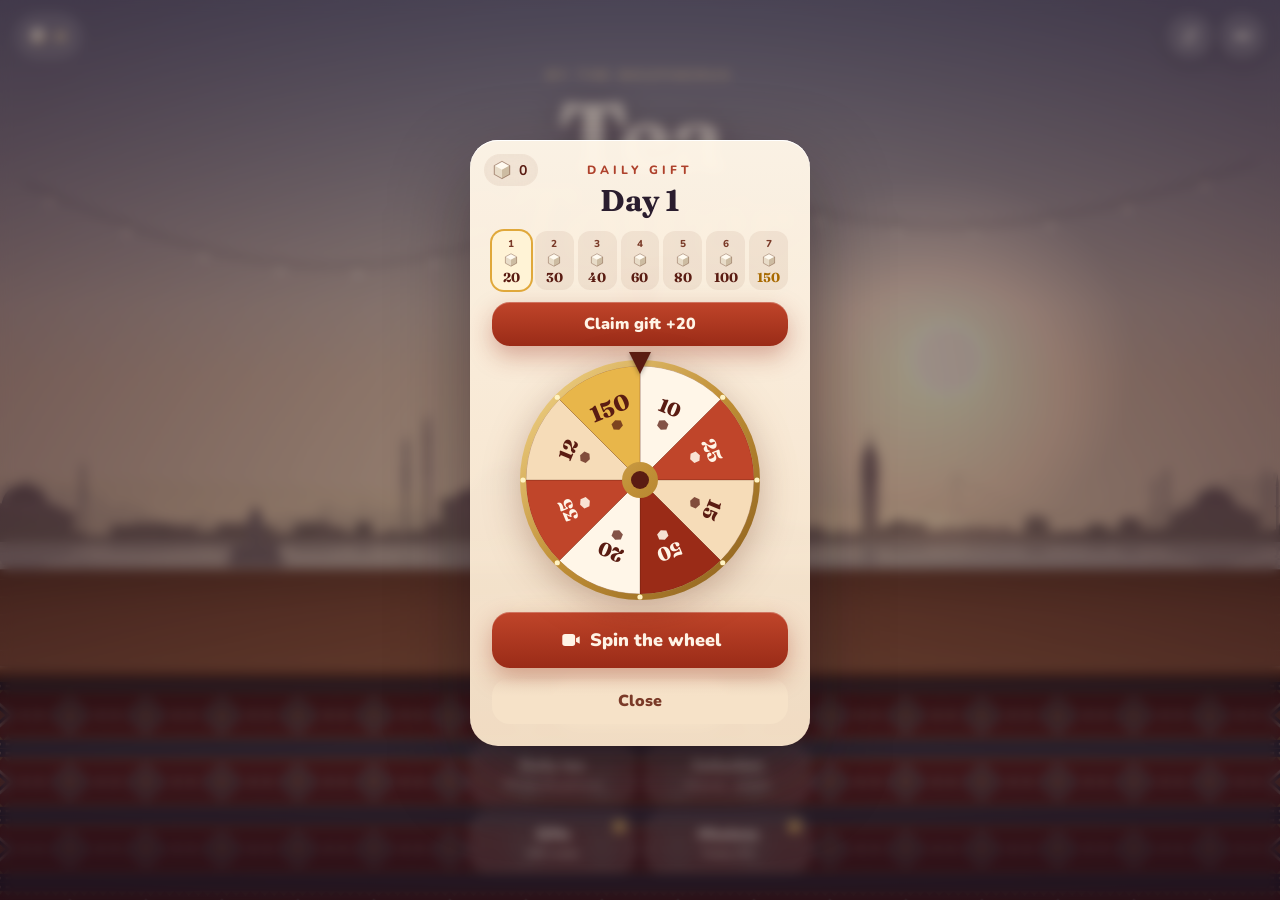
==== platform/crazygames/index.html @ dc000757 "Mobile: offer 'add to home screen' after the second run (PWA only), draw the title at 30 fps and the" ====
<!doctype html>
<html lang="tr">
<head>
<meta charset="utf-8">
<meta name="viewport" content="width=device-width,initial-scale=1,maximum-scale=1,user-scalable=no,viewport-fit=cover">
<title>Tea Tower</title>
<meta name="description" content="Stack tulip-shaped Turkish tea glasses into a tower by the Bosphorus. One tap, perfect drops, endless combos.">
<meta name="theme-color" content="#2a1d2e">
<link rel="preload" href="fonts/fraunces-latin-wght-normal.woff2" as="font" type="font/woff2" crossorigin>
<link rel="stylesheet" href="style.css">
</head>
<body>
<svg width="0" height="0" style="position:absolute" aria-hidden="true">
  <symbol id="i-sugar" viewBox="0 0 24 24"><path d="M12 2.6l8.4 4.6v9.6L12 21.4l-8.4-4.6V7.2z" fill="#e8dcc8"/><path d="M12 2.6l8.4 4.6L12 11.8 3.6 7.2z" fill="#fffaf0"/><path d="M12 11.8l8.4-4.6v9.6L12 21.4z" fill="#cdbca2"/><path d="M12 2.6l8.4 4.6v9.6L12 21.4l-8.4-4.6V7.2z" fill="none" stroke="rgba(90,40,20,.45)" stroke-width="1.1" stroke-linejoin="round"/></symbol>
</svg>
<canvas id="c" aria-label="Çay Kulesi oyun alanı"></canvas>
<div id="toast" class="hidden"></div>

<div id="hud" class="hidden">
  <button id="pauseBtn" class="icon-btn" aria-label="Duraklat">
    <svg viewBox="0 0 24 24"><rect x="6.5" y="5" width="3.6" height="14" rx="1.4"/><rect x="13.9" y="5" width="3.6" height="14" rx="1.4"/></svg>
  </button>
  <div id="scoreBox">
    <div id="score">0</div>
    <div id="combo"></div>
  </div>
  <button class="icon-btn soundBtn" aria-label="Sesi aç/kapat">
    <svg class="on" viewBox="0 0 24 24"><path d="M4 9.5h3.2L12 5.5v13l-4.8-4H4z"/><path class="w" d="M15.5 9a4 4 0 0 1 0 6M18 6.5a7.5 7.5 0 0 1 0 11"/></svg>
    <svg class="off" viewBox="0 0 24 24"><path d="M4 9.5h3.2L12 5.5v13l-4.8-4H4z"/><path class="w" d="M16 9.5l5 5M21 9.5l-5 5"/></svg>
  </button>
</div>

<div id="title" class="screen">
  <div class="top-row">
    <div class="wallet" aria-label="Şeker"><svg><use href="#i-sugar"/></svg><b class="walletN">0</b></div>
    <div class="top-btns">
      <button id="installBtn" class="icon-btn install hidden" aria-label="Ana ekrana ekle">
        <svg viewBox="0 0 24 24"><path class="w" d="M12 4v10M7.5 9.5L12 14l4.5-4.5M5 17v1.5A1.5 1.5 0 0 0 6.5 20h11a1.5 1.5 0 0 0 1.5-1.5V17"/></svg>
      </button>
      <button id="setBtn" class="icon-btn" aria-label="Ayarlar">
        <svg viewBox="0 0 24 24"><path class="w" d="M4 7h9M17.4 7H20M4 17h2.6M11 17h9"/><circle class="w" cx="15.2" cy="7" r="2.2"/><circle class="w" cx="8.8" cy="17" r="2.2"/></svg>
      </button>
      <button class="icon-btn soundBtn" aria-label="Sesi aç/kapat">
        <svg class="on" viewBox="0 0 24 24"><path d="M4 9.5h3.2L12 5.5v13l-4.8-4H4z"/><path class="w" d="M15.5 9a4 4 0 0 1 0 6M18 6.5a7.5 7.5 0 0 1 0 11"/></svg>
        <svg class="off" viewBox="0 0 24 24"><path d="M4 9.5h3.2L12 5.5v13l-4.8-4H4z"/><path class="w" d="M16 9.5l5 5M21 9.5l-5 5"/></svg>
      </button>
    </div>
  </div>
  <div class="logo">
    <div class="eyebrow" id="venueEyebrow">Boğaz'a karşı</div>
    <h1>Çay <em>Kulesi</em></h1>
  </div>
  <div class="bottom">
    <p class="tag">İnce belli bardakları üst üste diz.<br>Tam ortaya denk getir, kule parlasın.</p>
    <div class="best-chip" id="titleBest">En iyi <b>0</b></div>
    <div class="cta"><span class="dot"></span>Başlamak için dokun</div>
    <div class="modes">
      <button id="dailyBtn" class="mode-btn"><b>Günlük çay</b><small id="dailySub"></small></button>
      <button id="cupsBtn" class="mode-btn"><b>Koleksiyon</b><small>Bardak · mekân</small></button>
      <button id="giftBtn" class="mode-btn"><b>Hediye</b><small id="giftSub">Çark ve seri</small></button>
      <button id="achBtn" class="mode-btn"><b>Görevler</b><small id="achSub"></small></button>
    </div>
  </div>
</div>

<div id="tutorial" class="hidden">
  <div class="tut-card">
    <svg class="hand" viewBox="0 0 64 64" aria-hidden="true"><path d="M26 30V12a4 4 0 0 1 8 0v14l10.5 2.2a5 5 0 0 1 4 5.6L46.6 48a8 8 0 0 1-7.9 6.8H30a8 8 0 0 1-6.2-3L14.6 40.3a3.6 3.6 0 0 1 5-5.1L26 40z"/></svg>
    <div><b>Bardak ortaya gelince dokun.</b><br>Tam ortası parlar, kule dengelenir.</div>
  </div>
</div>

<div id="pause" class="screen dim hidden">
  <div class="panel">
    <div class="eyebrow">Mola</div>
    <h2>Çay demleniyor…</h2>
    <button id="resumeBtn" class="btn primary">Devam et</button>
    <button id="setBtnP" class="btn ghost">Ayarlar</button>
    <button id="homeBtn" class="btn ghost tight">Ana ekran</button>
  </div>
</div>

<div id="cups" class="screen dim hidden">
  <div class="panel cups-panel">
    <div class="panel-wallet"><svg><use href="#i-sugar"/></svg><b class="walletN">0</b></div>
    <div class="eyebrow">Koleksiyon</div>
    <h2 id="cupsTitle">Bardaklar</h2>
    <div class="seg tabs" id="cupTabs"><button data-t="cups" aria-pressed="true">Bardaklar</button><button data-t="venues" aria-pressed="false">Mekânlar</button></div>
    <p class="cup-total" id="cupTotal"></p>
    <div class="cup-grid" id="cupGrid"></div>
    <button id="cupsClose" class="btn primary">Kapat</button>
  </div>
</div>

<div id="gift" class="screen dim hidden">
  <div class="panel gift-panel">
    <div class="panel-wallet"><svg><use href="#i-sugar"/></svg><b class="walletN">0</b></div>
    <div class="eyebrow">Günlük hediye</div>
    <h2 id="loginTitle">1. gün</h2>
    <div class="days" id="days"></div>
    <div class="fix hidden" id="fixBox"></div>
    <button id="claimBtn" class="btn primary small">Hediyeyi al</button>
    <div class="wheel-wrap">
      <div class="wheel-pin"></div>
      <canvas id="wheel" width="240" height="240"></canvas>
      <div class="wheel-win hidden" id="wheelWin"></div>
    </div>
    <button id="spinBtn" class="btn primary"><svg class="ad-ico" viewBox="0 0 24 24" aria-hidden="true"><rect x="2.5" y="5.5" width="14" height="13" rx="3"/><path d="M17.5 10.2l4-2.4v8.4l-4-2.4z"/></svg><span id="spinLbl">Çarkı çevir</span></button>
    <button id="giftClose" class="btn ghost">Kapat</button>
  </div>
</div>

<div id="ach" class="screen dim hidden">
  <div class="panel ach-panel">
    <div class="eyebrow">Her gün yenilenir</div>
    <h2>Görevler</h2>
    <div class="ach-list" id="achList"></div>
    <button id="achClose" class="btn primary">Kapat</button>
  </div>
</div>

<div id="set" class="screen dim hidden">
  <div class="panel set-panel">
    <div class="eyebrow">Tercihler</div>
    <h2>Ayarlar</h2>
    <div class="set-list">
      <button class="set-row" data-k="sfx" role="switch" aria-checked="true"><span><b>Ses efektleri</b><small>Bardak, kombo, devrilme</small></span><i class="sw"></i></button>
      <button class="set-row" data-k="amb" role="switch" aria-checked="true"><span><b>Ortam sesi</b><small>Dalga, rüzgâr, kuşlar</small></span><i class="sw"></i></button>
      <button class="set-row" data-k="vib" id="vibRow" role="switch" aria-checked="true"><span><b>Titreşim</b><small>Dokunuşta hafif titreşim</small></span><i class="sw"></i></button>
      <div class="set-gfx">
        <div class="set-lbl"><b>Grafik</b><small id="gfxNote"></small></div>
        <div class="seg" id="gfxSeg"><button data-v="eco">Pil dostu</button><button data-v="auto">Otomatik</button><button data-v="high">Yüksek</button></div>
      </div>
      <button class="set-row" id="tutBtn"><span><b>Öğreticiyi göster</b><small id="tutNote">Bir sonraki elde ipucu</small></span><svg class="chev" viewBox="0 0 24 24"><path d="M9 5l7 7-7 7"/></svg></button>
    </div>
    <button id="setClose" class="btn primary">Kapat</button>
  </div>
</div>

<div id="over" class="screen sheet hidden">
  <div class="panel">
    <button id="installBtnO" class="share-btn inst-o hidden" aria-label="Ana ekrana ekle"><svg viewBox="0 0 24 24"><path d="M12 4v10M7.5 9.5L12 14l4.5-4.5M5 17v1.5A1.5 1.5 0 0 0 6.5 20h11a1.5 1.5 0 0 0 1.5-1.5V17"/></svg></button>
    <button id="shareBtn" class="share-btn" aria-label="Paylaş"><svg viewBox="0 0 24 24"><path d="M12 3v12M7.5 7.5L12 3l4.5 4.5M5 12v7a2 2 0 0 0 2 2h10a2 2 0 0 0 2-2v-7"/></svg></button>
    <div class="ov-a">
      <div class="mode-tag hidden" id="overMode"></div>
      <div class="eyebrow" id="overReason">Kule devrildi</div>
      <div class="final"><span id="finalScore">0</span><small>puan</small></div>
      <div class="record hidden" id="recordBadge">Yeni rekor!</div>
      <div class="stats">
        <div><b id="statBest">0</b><span id="statBestLbl">En iyi</span></div>
        <div><b id="statPerfect">0</b><span>Mükemmel</span></div>
        <div><b id="statCombo">0</b><span>En uzun kombo</span></div>
      </div>
    </div>
    <div class="ov-b">
      <div class="earn" id="earnNote"><svg><use href="#i-sugar"/></svg><b id="earnN">+0</b> <span>şeker</span></div>
      <div class="unlock hidden" id="unlockNote"></div>
      <button id="reviveBtn" class="btn primary hidden"><svg class="ad-ico" viewBox="0 0 24 24" aria-hidden="true"><rect x="2.5" y="5.5" width="14" height="13" rx="3"/><path d="M17.5 10.2l4-2.4v8.4l-4-2.4z"/></svg><span id="reviveLbl">İkinci şans</span></button>
      <div class="revive-note hidden" id="reviveNote"></div>
      <button id="againBtn" class="btn primary">Bir el daha</button>
      <div class="hint" id="overHint">ya da ekrana dokun</div>
    </div>
  </div>
</div>

<script src="https://sdk.crazygames.com/crazygames-sdk-v3.js"></script>
<script src="platform.js"></script>
<script src="game.js"></script>
<script>PF.translateDom(); PF.loaded();</script>
</body>
</html>
---- platform/crazygames/style.css ----
@font-face{font-family:"Fraunces";font-style:normal;font-display:swap;font-weight:100 900;src:url(fonts/fraunces-latin-ext-wght-normal.woff2) format("woff2");unicode-range:U+0100-02BA,U+02BD-02C5,U+02C7-02CC,U+02CE-02D7,U+02DD-02FF,U+0304,U+0308,U+0329,U+1D00-1DBF,U+1E00-1E9F,U+1EF2-1EFF,U+2020,U+20A0-20AB,U+20AD-20C0,U+2113,U+2C60-2C7F,U+A720-A7FF}
@font-face{font-family:"Fraunces";font-style:normal;font-display:swap;font-weight:100 900;src:url(fonts/fraunces-latin-wght-normal.woff2) format("woff2");unicode-range:U+0000-00FF,U+0131,U+0152-0153,U+02BB-02BC,U+02C6,U+02DA,U+02DC,U+0304,U+0308,U+0329,U+2000-206F,U+20AC,U+2122,U+2191,U+2193,U+2212,U+2215,U+FEFF,U+FFFD}
@font-face{font-family:"Nunito";font-style:normal;font-display:swap;font-weight:200 1000;src:url(fonts/nunito-latin-ext-wght-normal.woff2) format("woff2");unicode-range:U+0100-02BA,U+02BD-02C5,U+02C7-02CC,U+02CE-02D7,U+02DD-02FF,U+0304,U+0308,U+0329,U+1D00-1DBF,U+1E00-1E9F,U+1EF2-1EFF,U+2020,U+20A0-20AB,U+20AD-20C0,U+2113,U+2C60-2C7F,U+A720-A7FF}
@font-face{font-family:"Nunito";font-style:normal;font-display:swap;font-weight:200 1000;src:url(fonts/nunito-latin-wght-normal.woff2) format("woff2");unicode-range:U+0000-00FF,U+0131,U+0152-0153,U+02BB-02BC,U+02C6,U+02DA,U+02DC,U+0304,U+0308,U+0329,U+2000-206F,U+20AC,U+2122,U+2191,U+2193,U+2212,U+2215,U+FEFF,U+FFFD}

:root{
  --cream:#fbf1e2; --ink:#2a1d2e; --tea:#a8321c; --amber:#e08a3c; --gold:#d8b25a;
  --glass:rgba(255,248,236,.14); --line:rgba(255,248,236,.28);
  --sat:env(safe-area-inset-top,0px); --sab:env(safe-area-inset-bottom,0px);
  --sal:env(safe-area-inset-left,0px); --sar:env(safe-area-inset-right,0px);
}
*{box-sizing:border-box;margin:0;padding:0;-webkit-tap-highlight-color:transparent}
html,body{height:100%;overflow:hidden;background:#2a1d2e;color:var(--cream);font-family:"Nunito",system-ui,sans-serif;
  -webkit-user-select:none;user-select:none;-webkit-touch-callout:none;overscroll-behavior:none}
canvas{position:fixed;inset:0;width:100%;height:100%;display:block;touch-action:none}
.hidden{display:none!important}
button{font:inherit;color:inherit;border:0;background:none;cursor:pointer;touch-action:manipulation}

.icon-btn{width:44px;height:44px;border-radius:50%;display:grid;place-items:center;
  background:var(--glass);border:1px solid var(--line);backdrop-filter:blur(10px);-webkit-backdrop-filter:blur(10px);
  box-shadow:0 6px 18px rgba(20,10,20,.18);transition:transform .15s ease,background .2s}
.icon-btn:active{transform:scale(.9)}
.icon-btn svg{width:22px;height:22px;fill:var(--cream)}
.icon-btn .w{fill:none;stroke:var(--cream);stroke-width:2;stroke-linecap:round}
.soundBtn .off{display:none} body.muted .soundBtn .on{display:none} body.muted .soundBtn .off{display:block}

#hud{position:fixed;left:0;right:0;top:0;padding:calc(var(--sat) + 14px) calc(var(--sar) + 16px) 0 calc(var(--sal) + 16px);
  display:flex;justify-content:space-between;align-items:flex-start;pointer-events:none;z-index:5}
#hud .icon-btn{pointer-events:auto}
#scoreBox{text-align:center;margin-top:6px}
#score{font-family:"Fraunces",Georgia,serif;font-weight:700;font-size:64px;line-height:1;letter-spacing:-.02em;
  font-variation-settings:"opsz" 144;text-shadow:0 4px 24px rgba(30,12,24,.35);transition:transform .18s cubic-bezier(.2,1.6,.4,1)}
#score.bump{transform:scale(1.18)}
#combo{height:22px;margin-top:4px;font-weight:800;font-size:14px;letter-spacing:.14em;text-transform:uppercase;color:#ffe2a8;
  opacity:0;transform:translateY(-4px);transition:opacity .25s,transform .25s}
#combo.show{opacity:1;transform:none}

.screen{position:fixed;inset:0;z-index:10;display:flex;flex-direction:column;justify-content:space-between;
  padding:calc(var(--sat) + 14px) calc(var(--sar) + 16px) calc(var(--sab) + 28px) calc(var(--sal) + 16px)}
.screen.dim{justify-content:center;align-items:center;background:rgba(28,16,28,.42);backdrop-filter:blur(6px);-webkit-backdrop-filter:blur(6px);
  animation:fade .3s ease both}
@keyframes fade{from{opacity:0}to{opacity:1}}
.top-row{display:flex;justify-content:space-between}

#title{justify-content:flex-start;background:linear-gradient(180deg,rgba(34,14,30,.34) 0%,rgba(34,14,30,0) 34%,rgba(34,14,30,0) 68%,rgba(30,10,20,.72) 100%);cursor:pointer}
#title .bottom{margin-top:auto}
.logo{text-align:center;margin-top:1vh;animation:rise .9s cubic-bezier(.2,.9,.2,1) both}
.eyebrow{font-weight:800;font-size:12px;letter-spacing:.32em;text-transform:uppercase;color:#ffe2a8;opacity:.92}
.logo h1{font-family:"Fraunces",Georgia,serif;font-weight:800;font-size:clamp(54px,17vw,96px);line-height:.9;letter-spacing:-.035em;
  margin:10px 0 0;text-shadow:0 6px 30px rgba(40,10,20,.45)}
.logo h1 em{display:block;font-style:italic;font-weight:500;color:#ffd79a;letter-spacing:-.02em}
.tag{text-align:center;font-size:15px;margin-bottom:4px;line-height:1.45;font-weight:600;opacity:.9;text-shadow:0 2px 12px rgba(30,12,24,.4)}
.bottom{display:flex;flex-direction:column;align-items:center;gap:14px;animation:rise 1s .15s cubic-bezier(.2,.9,.2,1) both}
.best-chip{font-size:14px;font-weight:700;padding:7px 14px;border-radius:99px;background:var(--glass);border:1px solid var(--line);
  backdrop-filter:blur(10px);-webkit-backdrop-filter:blur(10px)}
.best-chip b{font-family:"Fraunces",serif;font-size:16px;margin-left:4px;color:#ffd79a}
.cta{display:flex;align-items:center;gap:10px;font-weight:800;font-size:18px;padding:16px 28px;border-radius:99px;
  background:linear-gradient(180deg,#fff6e8,#f6dcb8);color:#5a1c12;box-shadow:0 14px 34px rgba(60,16,10,.35),inset 0 -3px 0 rgba(160,80,40,.25);
  animation:breathe 2.2s ease-in-out infinite}
.cta .dot{width:10px;height:10px;border-radius:50%;background:var(--tea);box-shadow:0 0 0 0 rgba(168,50,28,.6);animation:ping 2.2s ease-out infinite}
@keyframes breathe{0%,100%{transform:scale(1)}50%{transform:scale(1.045)}}
@keyframes ping{0%{box-shadow:0 0 0 0 rgba(168,50,28,.55)}70%,100%{box-shadow:0 0 0 12px rgba(168,50,28,0)}}
@keyframes rise{from{opacity:0;transform:translateY(18px)}to{opacity:1;transform:none}}

#tutorial{position:fixed;left:0;right:0;bottom:calc(var(--sab) + 26px);display:flex;justify-content:center;z-index:6;pointer-events:none;
  padding:0 16px;animation:rise .5s ease both}
.tut-card{display:flex;gap:12px;align-items:center;max-width:360px;padding:12px 16px;border-radius:18px;font-size:14px;line-height:1.35;
  background:rgba(34,20,34,.55);border:1px solid var(--line);backdrop-filter:blur(12px);-webkit-backdrop-filter:blur(12px)}
.tut-card b{font-size:15px}
.hand{width:38px;height:38px;flex:none;fill:#fff3df;animation:tap 1.1s ease-in-out infinite;transform-origin:50% 80%}
@keyframes tap{0%,100%{transform:translateY(0) scale(1)}45%{transform:translateY(5px) scale(.92)}}

.panel{width:min(340px,100%);text-align:center;padding:28px 22px 22px;border-radius:28px;
  background:linear-gradient(180deg,rgba(255,246,232,.97),rgba(246,226,200,.97));color:var(--ink);
  box-shadow:0 30px 80px rgba(20,8,16,.45),inset 0 1px 0 #fff;animation:pop .45s cubic-bezier(.2,1.4,.4,1) both}
@keyframes pop{from{opacity:0;transform:translateY(24px) scale(.92)}to{opacity:1;transform:none}}
.panel .eyebrow{color:#a8321c}
.panel h2{font-family:"Fraunces",serif;font-size:30px;font-weight:700;margin:8px 0 20px;letter-spacing:-.01em}
.final{margin:6px 0 16px}
.final span{display:block;font-family:"Fraunces",serif;font-weight:800;font-size:92px;line-height:1;letter-spacing:-.04em;color:#5a1c12}
.final small{font-weight:700;font-size:13px;letter-spacing:.08em;text-transform:uppercase;opacity:.55}
.record{display:inline-block;margin-top:12px;padding:6px 14px;border-radius:99px;font-weight:900;font-size:13px;letter-spacing:.16em;text-transform:uppercase;
  color:#5a3a00;background:linear-gradient(90deg,#f4c95d,#ffe9a8,#f4c95d);background-size:200% 100%;animation:shine 1.6s linear infinite,pop .5s .2s both;
  box-shadow:0 6px 18px rgba(200,140,30,.4)}
@keyframes shine{to{background-position:-200% 0}}
.stats{display:flex;justify-content:space-between;gap:6px;margin:0 0 20px;padding:14px 6px;border-radius:18px;background:rgba(120,60,30,.07)}
.stats div{flex:1;display:flex;flex-direction:column;gap:2px}
.stats b{font-family:"Fraunces",serif;font-size:24px;color:#5a1c12}
.stats span{font-size:11px;font-weight:700;opacity:.6}
.btn{display:block;width:100%;padding:16px;border-radius:18px;font-weight:900;font-size:18px;transition:transform .12s}
.btn:active{transform:scale(.97)}
.btn.primary{background:linear-gradient(180deg,#c0452a,#9a2b17);color:#fff4e6;box-shadow:0 10px 24px rgba(150,40,20,.35),inset 0 1px 0 rgba(255,255,255,.25)}
.btn.ghost{margin-top:10px;color:#7a3a28;font-size:16px;padding:12px}
.hint{margin-top:12px;font-size:13px;font-weight:700;opacity:.45}
@media (min-height:900px){#score{font-size:76px}}

#over.sheet{justify-content:flex-end;align-items:center;background:linear-gradient(180deg,rgba(28,14,26,0) 35%,rgba(28,14,26,.55) 100%);animation:fade .4s ease both}
#over .panel{padding:20px 20px 18px}
#over .final{margin:2px 0 6px}
#over .final span{font-size:76px}
#over .record{margin:0 0 12px}
#over .stats{margin:10px 0 14px}

.modes{display:flex;gap:10px;width:min(340px,100%)}
.mode-btn{flex:1;display:flex;flex-direction:column;align-items:center;gap:2px;padding:10px 8px;border-radius:18px;position:relative;
  background:var(--glass);border:1px solid var(--line);backdrop-filter:blur(10px);-webkit-backdrop-filter:blur(10px);transition:transform .12s}
.mode-btn:active{transform:scale(.96)}
.mode-btn b{font-weight:900;font-size:15px}
.mode-btn small{font-size:11.5px;font-weight:700;opacity:.75;line-height:1.3;min-height:15px}
.mode-btn.dot::after{content:"";position:absolute;top:8px;right:10px;width:9px;height:9px;border-radius:50%;background:#ffcf6a;box-shadow:0 0 0 3px rgba(255,207,106,.3)}

.cups-panel{max-height:calc(100% - 8px);overflow:auto}
.cups-panel h2{margin-bottom:4px}
.cup-total{font-size:13px;font-weight:700;opacity:.6;margin-bottom:14px}
.cup-grid{display:grid;grid-template-columns:repeat(3,1fr);gap:8px;margin-bottom:16px}
.cup{display:flex;flex-direction:column;align-items:center;gap:2px;padding:8px 4px 8px;border-radius:16px;background:linear-gradient(180deg,#5a3a4a,#3a2232);
  border:2px solid transparent;color:var(--cream);transition:transform .12s}
.cup:active{transform:scale(.95)}
.cup canvas{position:static;inset:auto;width:48px;height:78px;touch-action:auto}
.cup b{font-size:13px;font-weight:900}
.cup span{font-size:11px;font-weight:700;opacity:.75;min-height:14px}
.cup.on{border-color:#f4c95d;box-shadow:0 0 0 3px rgba(244,201,93,.25)}
.cup.locked{cursor:default}
.cup.locked canvas{filter:grayscale(1) brightness(.45)}
.cup.locked b{opacity:.55}

.mode-tag{display:inline-block;margin-bottom:8px;padding:4px 12px;border-radius:99px;font-size:12px;font-weight:800;color:#7a3a28;background:rgba(168,50,28,.1)}
.unlock{margin:-4px 0 12px;font-size:13px;font-weight:800;color:#7a3a28;opacity:.8}
.unlock.new{opacity:1;color:#8a5a00;padding:7px 10px;border-radius:12px;background:linear-gradient(90deg,#f4c95d,#ffe9a8,#f4c95d);background-size:200% 100%;animation:shine 1.6s linear infinite}
#reviveBtn{display:flex;align-items:center;justify-content:center;gap:8px;margin-bottom:10px}
#reviveBtn:disabled{opacity:.6}
.ad-ico{width:22px;height:22px;fill:#fff4e6;display:none}
.pf-ads .ad-ico{display:block}
.revive-note{margin:-2px 0 10px;font-size:13px;font-weight:700;color:#7a3a28}
@media (max-height:880px){#title .tag{display:none}}

/* şeker cüzdanı */
.wallet,.panel-wallet{display:flex;align-items:center;gap:6px;height:44px;padding:0 14px 0 10px;border-radius:99px;font-weight:900;font-size:16px;
  background:var(--glass);border:1px solid var(--line);backdrop-filter:blur(10px);-webkit-backdrop-filter:blur(10px)}
.wallet svg,.panel-wallet svg,.earn svg{width:22px;height:22px}
.wallet b{font-family:"Fraunces",serif;color:#ffe2a8}
.wallet.gain{animation:pop .4s cubic-bezier(.2,1.6,.4,1)}
.panel-wallet{position:absolute;top:14px;left:14px;height:32px;padding:0 10px 0 6px;font-size:14px;background:rgba(120,60,30,.08);border-color:transparent;color:#5a1c12}
.panel{position:relative}
.modes{flex-wrap:wrap}
.modes .mode-btn{flex:1 1 calc(50% - 5px)}
.earn{display:flex;align-items:center;justify-content:center;gap:5px;margin:-4px 0 10px;font-size:15px;font-weight:800;color:#7a3a28}
.earn b{font-family:"Fraunces",serif;font-size:20px;color:#5a1c12}
.share-btn{position:absolute;top:8px;right:8px;width:44px;height:44px;border-radius:50%;display:grid;place-items:center;background:rgba(120,60,30,.08)}
.share-btn svg{width:20px;height:20px;fill:none;stroke:#7a3a28;stroke-width:2;stroke-linecap:round;stroke-linejoin:round}
.share-btn:active{transform:scale(.9)}
.btn.second{background:rgba(120,60,30,.1);color:#7a3a28;box-shadow:none;font-size:16px;padding:13px}
.btn.small{padding:11px;font-size:16px}
.btn:disabled{opacity:.5;cursor:default}
.shake{animation:shake .4s}
@keyframes shake{20%,60%{transform:translateX(-6px)}40%,80%{transform:translateX(6px)}}

/* hediye: seri + çark */
.gift-panel{max-height:calc(100% - 8px);overflow:auto;padding-top:22px}
.gift-panel h2{margin:4px 0 12px}
.days{display:grid;grid-template-columns:repeat(7,1fr);gap:4px;margin-bottom:12px}
.day{display:flex;flex-direction:column;align-items:center;gap:1px;padding:6px 0 5px;border-radius:12px;background:rgba(120,60,30,.08);font-size:10px;font-weight:800;color:#7a3a28}
.day svg{width:16px;height:16px}
.day b{font-family:"Fraunces",serif;font-size:13px;color:#5a1c12}
.day.done{background:linear-gradient(180deg,#c0452a,#9a2b17);color:#fff4e6}
.day.done b{color:#fff4e6}
.day.today{box-shadow:0 0 0 2px #e0a83a;background:#fff3d6}
.day.big b{color:#a86a00}
.wheel-wrap{position:relative;width:240px;height:240px;margin:14px auto 12px}
#wheel{position:static;inset:auto;width:240px;height:240px;touch-action:auto;filter:drop-shadow(0 10px 18px rgba(90,30,10,.3))}
.wheel-pin{position:absolute;left:50%;top:-8px;width:0;height:0;margin-left:-11px;border:11px solid transparent;border-top:22px solid #5a1c12;border-bottom:0;z-index:2;filter:drop-shadow(0 2px 2px rgba(0,0,0,.3))}
.wheel-win{position:absolute;inset:0;display:grid;place-items:center;pointer-events:none}
.wheel-win span{padding:10px 18px;border-radius:99px;background:#fff6e8;font-family:"Fraunces",serif;font-weight:800;font-size:26px;color:#5a1c12;
  box-shadow:0 10px 30px rgba(60,16,10,.35);animation:pop .45s cubic-bezier(.2,1.6,.4,1) both}
#spinBtn{display:flex;align-items:center;justify-content:center;gap:8px}

/* başarımlar */
.ach-panel{max-height:calc(100% - 8px);display:flex;flex-direction:column}
.ach-panel h2{margin-bottom:12px}
.ach-list{overflow:auto;margin:0 -6px 14px;padding:0 6px;text-align:left;display:flex;flex-direction:column;gap:6px}
.ach{display:grid;grid-template-columns:1fr auto;gap:2px 10px;align-items:center;padding:9px 12px;border-radius:14px;background:rgba(120,60,30,.07)}
.ach b{font-size:14px;font-weight:900}
.ach small{grid-column:1;font-size:12px;font-weight:700;opacity:.65}
.ach .rw{grid-row:1/3;grid-column:2;display:flex;align-items:center;gap:3px;font-weight:900;font-size:14px;color:#7a3a28}
.ach .rw svg{width:16px;height:16px}
.ach .bar{grid-column:1;height:5px;border-radius:9px;background:rgba(120,60,30,.12);overflow:hidden;margin-top:3px}
.ach .bar i{display:block;height:100%;background:linear-gradient(90deg,#e08a3c,#c0452a);border-radius:9px}
.ach.done{background:linear-gradient(90deg,rgba(244,201,93,.35),rgba(255,233,168,.25))}
.ach.done .rw{color:#8a5a00}

/* bildirim */
#toast{position:fixed;left:50%;top:calc(var(--sat) + 66px);z-index:30;transform:translateX(-50%);display:flex;align-items:center;gap:8px;
  padding:10px 16px;border-radius:99px;background:rgba(255,246,232,.97);color:#5a1c12;font-weight:800;font-size:14px;white-space:nowrap;
  box-shadow:0 12px 30px rgba(30,10,20,.35);animation:toast 2.4s ease both;pointer-events:none}
#toast svg{width:18px;height:18px}
#toast em{font-style:normal;color:#a8321c}
@keyframes toast{0%{opacity:0;transform:translate(-50%,-14px)}12%,82%{opacity:1;transform:translate(-50%,0)}100%{opacity:0;transform:translate(-50%,-8px)}}
.cup .price{display:flex;align-items:center;gap:3px;justify-content:center}
.cup .price svg{width:13px;height:13px}
.cup.buy{background:linear-gradient(180deg,#6a4a3a,#4a2e24)}
.ach-list{scrollbar-width:thin;scrollbar-color:rgba(120,60,30,.3) transparent}
.ach-list::-webkit-scrollbar{width:4px}.ach-list::-webkit-scrollbar-thumb{background:rgba(120,60,30,.3);border-radius:4px}
.pf-ads .share-btn{display:none}
.list-head{font-size:11px;font-weight:900;letter-spacing:.16em;text-transform:uppercase;color:#a8321c;margin:6px 2px 0}
.list-head:first-child{margin-top:0}
@media (max-height:760px){.modes{flex-wrap:nowrap;gap:6px}.modes .mode-btn{flex:1 1 0;padding:8px 4px;border-radius:14px}.mode-btn b{font-size:13px}.mode-btn small{font-size:10px}#title .bottom{gap:10px}.mode-btn.dot::after{top:4px;right:4px;width:7px;height:7px}}

/* ayarlar */
.top-btns{display:flex;gap:8px}
.btn.ghost.tight{margin-top:0}
.set-panel{max-height:calc(100% - 8px);overflow:auto}
.set-panel h2{margin-bottom:14px}
.set-list{display:flex;flex-direction:column;gap:6px;margin-bottom:16px;text-align:left}
.set-row{display:flex;align-items:center;justify-content:space-between;gap:12px;width:100%;min-height:56px;padding:10px 14px;border-radius:16px;background:rgba(120,60,30,.07);text-align:left;color:var(--ink);transition:transform .12s}
.set-row:active{transform:scale(.98)}
.set-row b,.set-lbl b{display:block;font-size:15px;font-weight:900}
.set-row small,.set-lbl small{display:block;font-size:12px;font-weight:700;opacity:.6;margin-top:1px}
.sw{flex:none;width:46px;height:28px;border-radius:99px;background:rgba(120,60,30,.22);position:relative;transition:background .2s}
.sw::after{content:"";position:absolute;top:3px;left:3px;width:22px;height:22px;border-radius:50%;background:#fff;box-shadow:0 2px 6px rgba(60,20,10,.3);transition:transform .22s cubic-bezier(.3,1.4,.5,1)}
.set-row[aria-checked="true"] .sw{background:linear-gradient(180deg,#c0452a,#9a2b17)}
.set-row[aria-checked="true"] .sw::after{transform:translateX(18px)}
.set-gfx{padding:11px 14px 12px;border-radius:16px;background:rgba(120,60,30,.07)}
.seg{display:flex;gap:4px;margin-top:9px;padding:3px;border-radius:12px;background:rgba(120,60,30,.1)}
.seg button{flex:1;min-height:44px;padding:6px 4px;border-radius:9px;font-size:13px;font-weight:800;color:#7a3a28;transition:background .2s}
.seg button[aria-pressed="true"]{background:#fff6e8;color:#5a1c12;box-shadow:0 2px 8px rgba(90,30,10,.18)}
.chev{width:18px;height:18px;flex:none;fill:none;stroke:#7a3a28;stroke-width:2.4;stroke-linecap:round;stroke-linejoin:round}
@media (max-height:640px){.set-panel{padding:18px 18px 16px}.set-panel h2{margin:4px 0 10px;font-size:26px}.set-row{min-height:48px;padding:7px 12px}.set-gfx{padding:8px 12px 9px}.set-list{gap:5px;margin-bottom:12px}}

/* koleksiyon sekmeleri + mekânlar */
.seg.tabs{margin:0 0 10px;position:relative}
.seg.tabs.dot-v button[data-t="venues"]::after{content:"";display:inline-block;width:7px;height:7px;margin-left:6px;border-radius:50%;background:#e0a83a;vertical-align:2px}
.venue-grid{display:grid;grid-template-columns:repeat(2,1fr);gap:8px;margin-bottom:16px}
.venue{display:flex;flex-direction:column;align-items:stretch;gap:2px;padding:5px 5px 8px;border-radius:16px;background:linear-gradient(180deg,#5a3a4a,#3a2232);
  border:2px solid transparent;color:var(--cream);transition:transform .12s;text-align:center}
.venue:active{transform:scale(.96)}
.venue .vthumb{position:static;inset:auto;width:100%;height:auto;aspect-ratio:150/88;border-radius:11px;touch-action:auto;margin-bottom:4px}
.venue b{font-size:14px;font-weight:900}
.venue span{font-size:11px;font-weight:700;opacity:.8;min-height:14px}
.venue .price{display:flex;align-items:center;gap:3px;justify-content:center}
.venue .price svg{width:13px;height:13px}
.venue .price i{font-style:normal;opacity:.7}
.venue.on{border-color:#f4c95d;box-shadow:0 0 0 3px rgba(244,201,93,.25)}
.venue.locked{cursor:default}
.venue.locked .vthumb{filter:grayscale(.85) brightness(.55)}
.venue.locked b{opacity:.6}
.venue.buy{background:linear-gradient(180deg,#6a4a3a,#4a2e24)}
@media (max-height:760px){.mode-btn small{white-space:nowrap;overflow:hidden;text-overflow:ellipsis;max-width:100%}}

/* oyun sonu iki blok: dikeyde tek sütun, yatayda yan yana */
.ov-a,.ov-b{display:contents}
/* yatay telefon: başlık ve oyun sonu kısa ekrana sığsın */
@media (orientation:landscape) and (max-height:520px){
  .screen{padding-top:calc(var(--sat) + 10px);padding-bottom:calc(var(--sab) + 12px)}
  .logo{margin-top:-6px}
  .logo h1{font-size:clamp(40px,13vh,64px)}
  .logo h1 em{display:inline;margin-left:.2em}
  #title .tag,#title .best-chip{display:none}
  #title .bottom{flex-direction:row;flex-wrap:wrap;justify-content:center;gap:10px}
  .cta{padding:12px 22px;font-size:16px}
  .modes{flex-wrap:nowrap;width:auto;gap:6px}
  .modes .mode-btn{flex:0 0 auto;min-width:86px;padding:7px 10px;border-radius:14px}
  .mode-btn b{font-size:13px}.mode-btn small{font-size:10px}
  #over.sheet{justify-content:center}
  #over .panel{width:min(620px,100%);display:flex;gap:18px;align-items:center;padding:14px 18px;max-height:100%;overflow:auto}
  .ov-a,.ov-b{display:block;flex:1;min-width:0}
  #over .final span{font-size:60px}
  #over .stats{margin:8px 0 0;padding:10px 4px}
  .panel{padding:18px 18px 14px}
  .panel h2{margin:4px 0 12px;font-size:26px}
  .cups-panel,.gift-panel,.set-panel,.ach-panel{width:min(520px,100%)}
  #toast{top:calc(var(--sat) + 8px)}
}

/* rekora az kaldı rozeti, kilit ilerleme çubuğu */
.record.near{color:#a8321c;background:rgba(168,50,28,.1);box-shadow:none;animation:pop .5s .2s both}
.unlock .ubar{height:6px;max-width:240px;margin:6px auto 0;border-radius:9px;background:rgba(120,60,30,.14);overflow:hidden}
.unlock .ubar i{display:block;height:100%;width:0;border-radius:9px;background:linear-gradient(90deg,#e08a3c,#c0452a);transition:width 1s .45s cubic-bezier(.2,.8,.2,1)}
.unlock.new .ubar{display:none}
/* seri koruma */
.fix{display:flex;flex-direction:column;gap:6px;margin-bottom:10px}
.fix-btn{display:flex;align-items:center;justify-content:space-between;gap:10px;min-height:52px;padding:8px 14px;border-radius:16px;text-align:left;
  background:linear-gradient(90deg,rgba(244,201,93,.4),rgba(255,233,168,.3));color:var(--ink);box-shadow:inset 0 0 0 1.5px rgba(224,168,58,.7);transition:transform .12s}
.fix-btn:active{transform:scale(.98)}
.fix-btn b{display:block;font-size:14px;font-weight:900}
.fix-btn small{display:block;font-size:12px;font-weight:700;opacity:.65}
.fix-btn .price{display:flex;align-items:center;gap:3px;font-style:normal;font-weight:900;font-size:15px;color:#7a3a28}
.fix-btn .price svg{width:16px;height:16px}
/* uzun panellerde kapat butonu hep görünsün */
.cups-panel #cupsClose,.gift-panel #giftClose{position:sticky;bottom:0;z-index:1}
.gift-panel #giftClose{background:linear-gradient(180deg,rgba(248,232,210,0),#f6e2c8 40%)}
/* ana ekrana ekle: dikkat çeksin ama bağırmasın */
.share-btn.inst-o{right:auto;left:8px;background:rgba(224,168,58,.22)}
.icon-btn.install{background:rgba(255,215,140,.28);border-color:rgba(255,226,168,.6);animation:pop .45s cubic-bezier(.2,1.6,.4,1) both}
@media (min-aspect-ratio:3/5){#title .tag{display:none}}
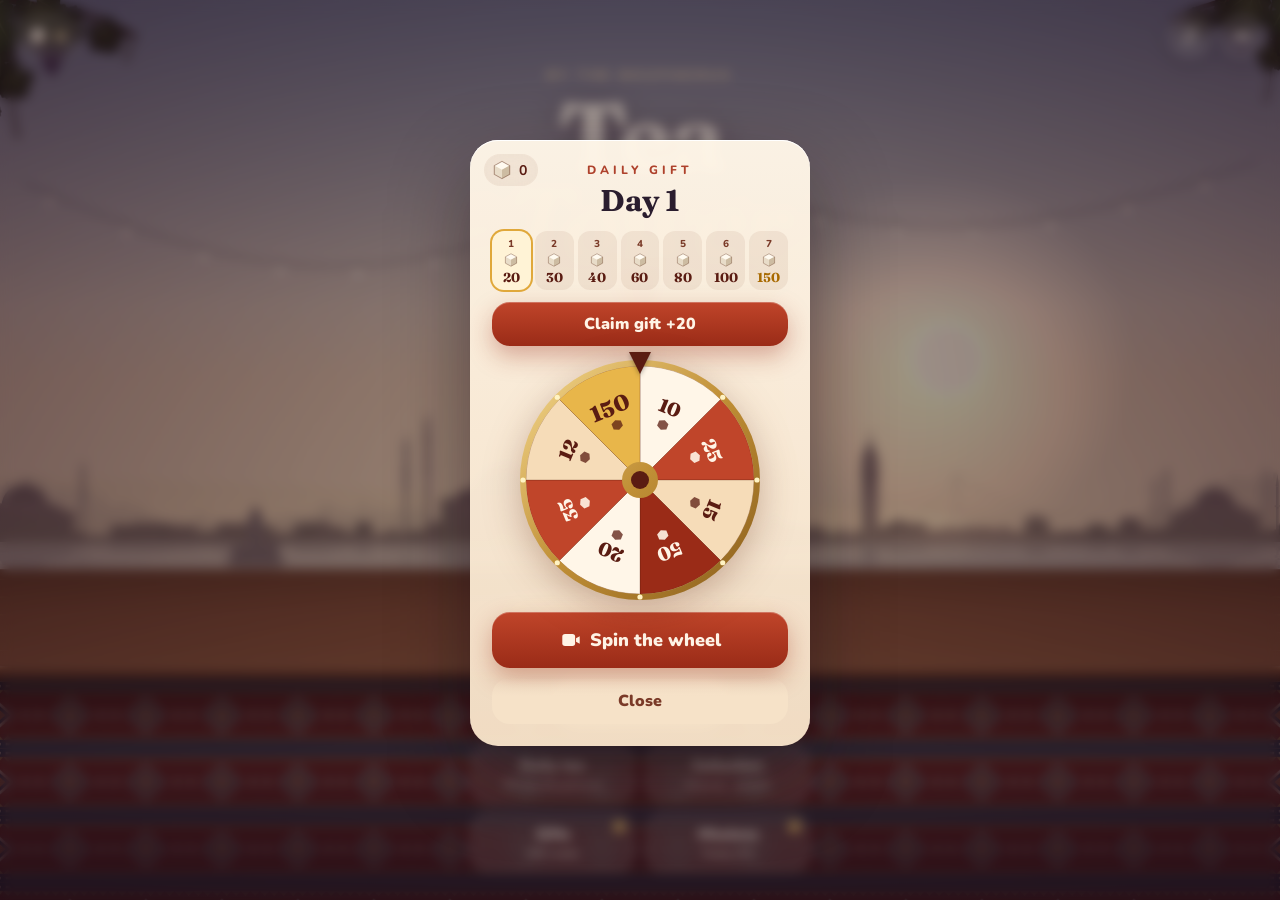
==== commit 4b299867: "Challenge a friend: classic runs are seeded, the share link carries the seed and the score, opening " ====
--- a/platform/crazygames/index.html
+++ b/platform/crazygames/index.html
@@ -23,6 +23,7 @@
   <div id="scoreBox">
     <div id="score">0</div>
     <div id="combo"></div>
+    <div id="target" class="hidden"></div>
   </div>
   <button class="icon-btn soundBtn" aria-label="Sesi aç/kapat">
     <svg class="on" viewBox="0 0 24 24"><path d="M4 9.5h3.2L12 5.5v13l-4.8-4H4z"/><path class="w" d="M15.5 9a4 4 0 0 1 0 6M18 6.5a7.5 7.5 0 0 1 0 11"/></svg>
@@ -53,7 +54,8 @@
   <div class="bottom">
     <p class="tag">İnce belli bardakları üst üste diz.<br>Tam ortaya denk getir, kule parlasın.</p>
     <div class="best-chip" id="titleBest">En iyi <b>0</b></div>
-    <div class="cta"><span class="dot"></span>Başlamak için dokun</div>
+    <div class="best-chip ch-chip hidden" id="chChip"><span>Arkadaşın</span> <b id="chTarget">0</b> <span>puan yaptı</span><button id="chX" aria-label="Meydan okumayı kapat">×</button></div>
+    <div class="cta"><span class="dot"></span><span id="ctaTxt">Başlamak için dokun</span></div>
     <div class="modes">
       <button id="dailyBtn" class="mode-btn"><b>Günlük çay</b><small id="dailySub"></small></button>
       <button id="cupsBtn" class="mode-btn"><b>Koleksiyon</b><small>Bardak · mekân</small></button>
@@ -158,6 +160,7 @@
       <button id="reviveBtn" class="btn primary hidden"><svg class="ad-ico" viewBox="0 0 24 24" aria-hidden="true"><rect x="2.5" y="5.5" width="14" height="13" rx="3"/><path d="M17.5 10.2l4-2.4v8.4l-4-2.4z"/></svg><span id="reviveLbl">İkinci şans</span></button>
       <div class="revive-note hidden" id="reviveNote"></div>
       <button id="againBtn" class="btn primary">Bir el daha</button>
+      <button id="chBtn" class="btn ghost tight ch-btn hidden"><svg viewBox="0 0 24 24" aria-hidden="true"><path d="M4 4l11 11M20 4L9 15M12.5 17.5l5-5M6.5 12.5l5 5M16 16l3.5 3.5M8 16l-3.5 3.5"/></svg><span id="chLbl">Arkadaşına meydan oku</span></button>
       <div class="hint" id="overHint">ya da ekrana dokun</div>
     </div>
   </div>
--- a/platform/crazygames/style.css
+++ b/platform/crazygames/style.css
@@ -292,3 +292,11 @@
 .share-btn.inst-o{right:auto;left:8px;background:rgba(224,168,58,.22)}
 .icon-btn.install{background:rgba(255,215,140,.28);border-color:rgba(255,226,168,.6);animation:pop .45s cubic-bezier(.2,1.6,.4,1) both}
 @media (min-aspect-ratio:3/5){#title .tag{display:none}}
+/* meydan okuma: HUD hedefi, başlık kartı, bitişteki çağrı butonu */
+#target{display:inline-block;margin-top:2px;padding:3px 12px;border-radius:99px;font-weight:800;font-size:13px;letter-spacing:.06em;color:#fff1d6;background:rgba(30,12,24,.32);border:1px solid rgba(255,226,168,.35)}
+#target.won{color:#3a2208;background:linear-gradient(180deg,#ffe08a,#e9b14a);border-color:transparent}
+.ch-chip{display:flex;align-items:center;gap:4px;padding:4px 4px 4px 14px;border-color:rgba(255,215,154,.55);background:rgba(120,40,20,.45)}
+.ch-chip button{width:30px;height:30px;margin-left:6px;border-radius:50%;font-size:18px;line-height:1;color:#fff1d6;background:rgba(255,255,255,.12)}
+.btn.ch-btn{display:flex;align-items:center;justify-content:center;gap:8px;margin-top:8px;border:1.5px solid rgba(168,50,28,.35);border-radius:16px;padding:10px}
+.btn.ch-btn svg{width:18px;height:18px;fill:none;stroke:#a8321c;stroke-width:2.2;stroke-linecap:round}
+.pf-ads .ch-btn,.pf-ads .ch-chip{display:none}
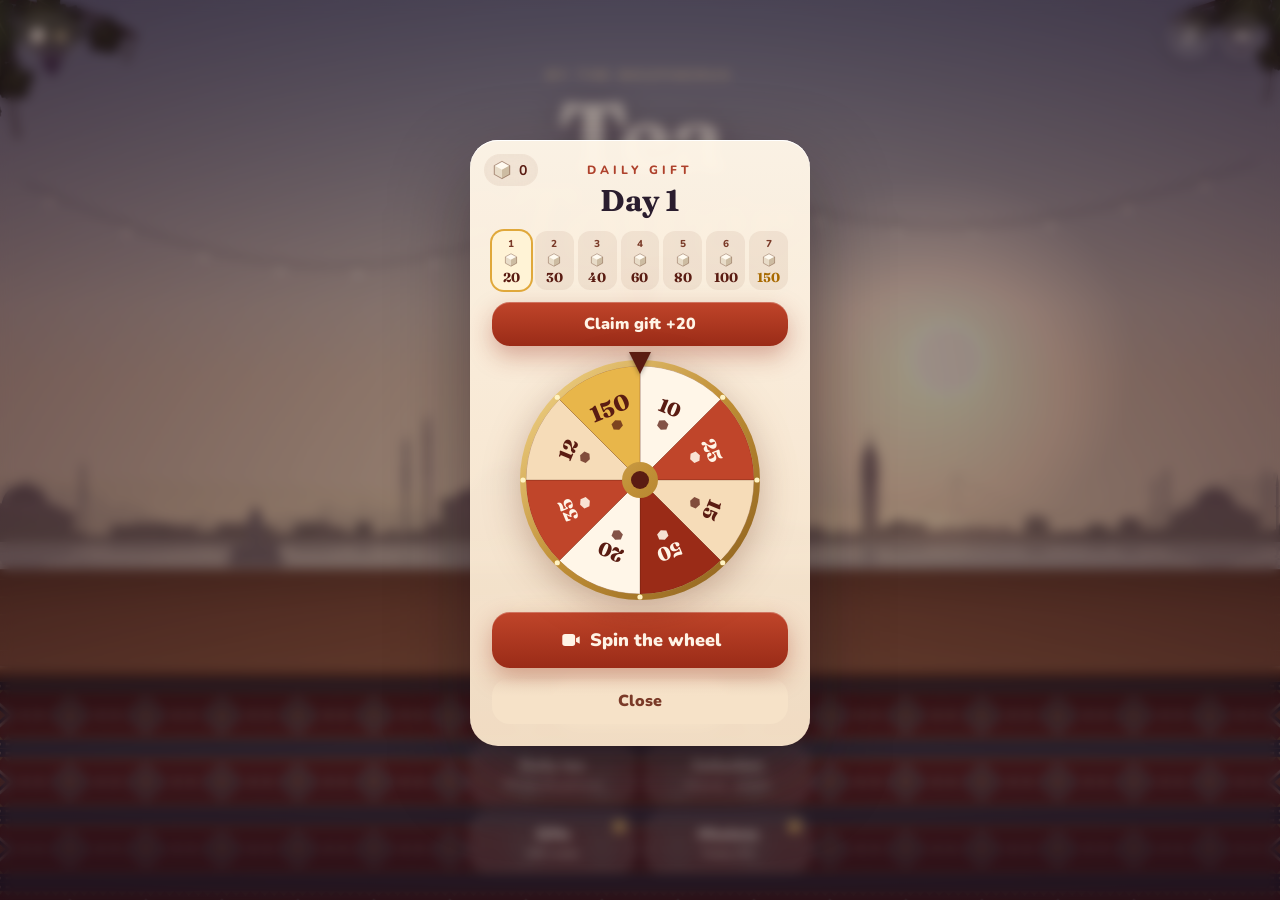
==== commit 1fff370f: "Boosters bought with sugar for the next run on the game-over sheet: calm hanger (first 15 glasses sw" ====
--- a/platform/crazygames/index.html
+++ b/platform/crazygames/index.html
@@ -157,6 +157,7 @@
     <div class="ov-b">
       <div class="earn" id="earnNote"><svg><use href="#i-sugar"/></svg><b id="earnN">+0</b> <span>şeker</span></div>
       <div class="unlock hidden" id="unlockNote"></div>
+      <div class="boosts hidden" id="boosts"><div class="boost-h">Sonraki ele güç kat</div><div class="boost-row" id="boostRow"></div></div>
       <button id="reviveBtn" class="btn primary hidden"><svg class="ad-ico" viewBox="0 0 24 24" aria-hidden="true"><rect x="2.5" y="5.5" width="14" height="13" rx="3"/><path d="M17.5 10.2l4-2.4v8.4l-4-2.4z"/></svg><span id="reviveLbl">İkinci şans</span></button>
       <div class="revive-note hidden" id="reviveNote"></div>
       <button id="againBtn" class="btn primary">Bir el daha</button>
--- a/platform/crazygames/style.css
+++ b/platform/crazygames/style.css
@@ -300,3 +300,17 @@
 .btn.ch-btn{display:flex;align-items:center;justify-content:center;gap:8px;margin-top:8px;border:1.5px solid rgba(168,50,28,.35);border-radius:16px;padding:10px}
 .btn.ch-btn svg{width:18px;height:18px;fill:none;stroke:#a8321c;stroke-width:2.2;stroke-linecap:round}
 .pf-ads .ch-btn,.pf-ads .ch-chip{display:none}
+/* güçlendiriciler: bitişte bir sonraki ele seçilir */
+.boosts{margin:0 0 10px}
+.boost-h{font-size:11px;font-weight:900;letter-spacing:.16em;text-transform:uppercase;color:#a8321c;opacity:.75;margin-bottom:6px}
+.boost-row{display:flex;gap:6px}
+.boost-row button{flex:1 1 0;min-width:0;min-height:44px;padding:7px 4px 6px;border-radius:14px;background:rgba(120,60,30,.07);border:1.5px solid rgba(120,60,30,.12);color:#5a1c12;display:flex;flex-direction:column;align-items:center;gap:1px;transition:transform .12s,background .15s}
+.boost-row button:active{transform:scale(.95)}
+.boost-row b{font-size:13px;font-weight:900;white-space:nowrap}
+.boost-row small{font-size:10px;font-weight:700;opacity:.7;white-space:nowrap;overflow:hidden;text-overflow:ellipsis;max-width:100%}
+.boost-row span{display:flex;align-items:center;gap:3px;font-family:"Fraunces",serif;font-weight:700;font-size:13px;color:#7a3a28}
+.boost-row svg{width:13px;height:13px}
+.boost-row button[aria-pressed="true"]{background:linear-gradient(180deg,#ffe9a8,#f4c95d);border-color:#d9a03a;box-shadow:0 4px 12px rgba(200,140,40,.3)}
+.boost-row button.poor{opacity:.45}
+@media (max-height:700px){.boost-row small{display:none}.boost-row button{padding:6px 4px}}
+@media (max-height:760px){#over.offer .boosts{display:none}}
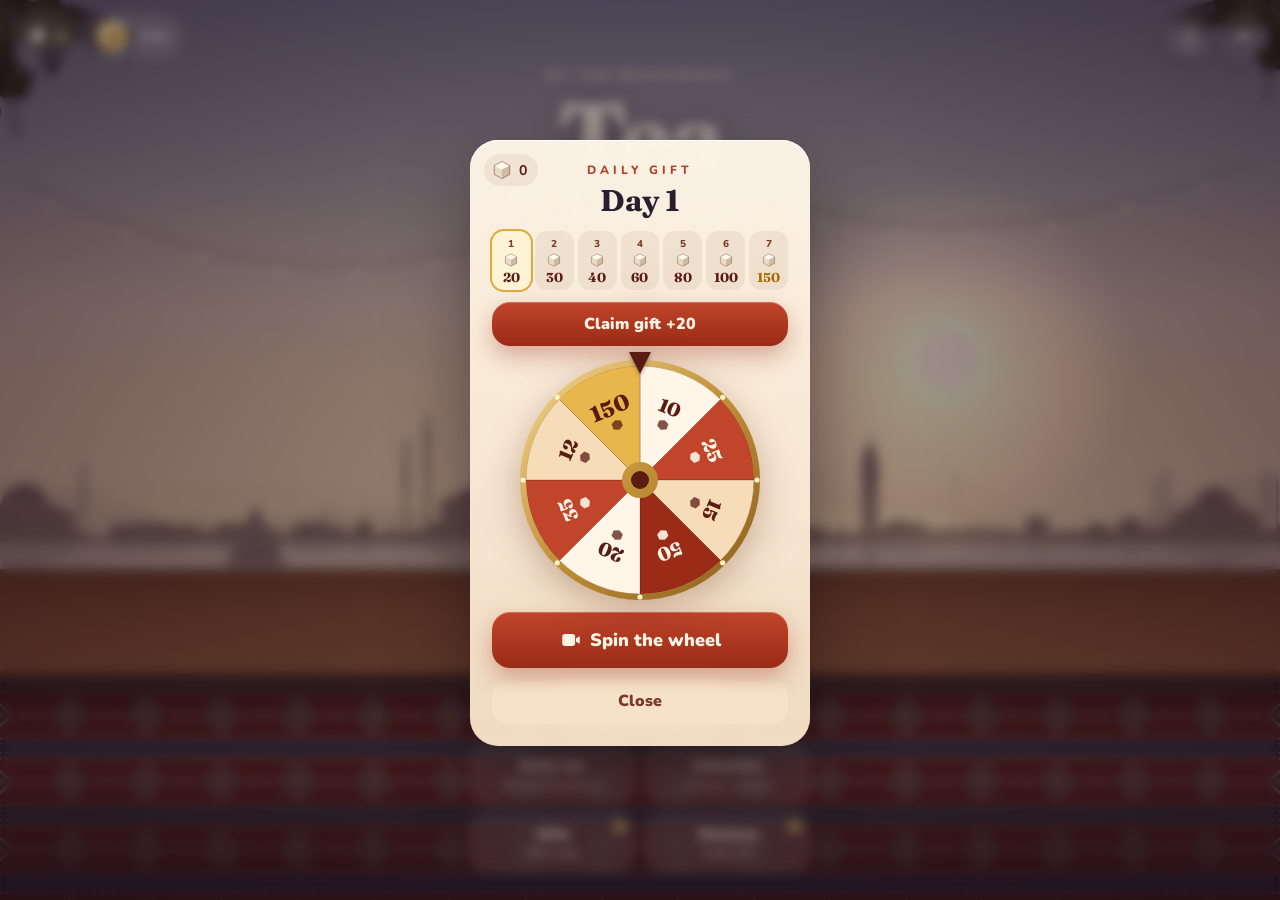
==== commit 1fd11412: "Tea-maker rank: every glass gives 1 XP and a perfect drop 2, levels pay sugar and a new title (appre" ====
--- a/platform/crazygames/index.html
+++ b/platform/crazygames/index.html
@@ -33,7 +33,10 @@
 
 <div id="title" class="screen">
   <div class="top-row">
-    <div class="wallet" aria-label="Şeker"><svg><use href="#i-sugar"/></svg><b class="walletN">0</b></div>
+    <div class="top-l">
+      <div class="wallet" aria-label="Şeker"><svg><use href="#i-sugar"/></svg><b class="walletN">0</b></div>
+      <button class="rank" id="rank"><b id="rankLv">1</b><span id="rankName">Çırak</span></button>
+    </div>
     <div class="top-btns">
       <button id="installBtn" class="icon-btn install hidden" aria-label="Ana ekrana ekle">
         <svg viewBox="0 0 24 24"><path class="w" d="M12 4v10M7.5 9.5L12 14l4.5-4.5M5 17v1.5A1.5 1.5 0 0 0 6.5 20h11a1.5 1.5 0 0 0 1.5-1.5V17"/></svg>
@@ -155,7 +158,7 @@
       </div>
     </div>
     <div class="ov-b">
-      <div class="earn" id="earnNote"><svg><use href="#i-sugar"/></svg><b id="earnN">+0</b> <span>şeker</span></div>
+      <div class="earn" id="earnNote"><svg><use href="#i-sugar"/></svg><b id="earnN">+0</b> <span>şeker</span> <span class="xp" id="earnXp"></span></div>
       <div class="unlock hidden" id="unlockNote"></div>
       <div class="boosts hidden" id="boosts"><div class="boost-h">Sonraki ele güç kat</div><div class="boost-row" id="boostRow"></div></div>
       <button id="reviveBtn" class="btn primary hidden"><svg class="ad-ico" viewBox="0 0 24 24" aria-hidden="true"><rect x="2.5" y="5.5" width="14" height="13" rx="3"/><path d="M17.5 10.2l4-2.4v8.4l-4-2.4z"/></svg><span id="reviveLbl">İkinci şans</span></button>
--- a/platform/crazygames/style.css
+++ b/platform/crazygames/style.css
@@ -314,3 +314,14 @@
 .boost-row button.poor{opacity:.45}
 @media (max-height:700px){.boost-row small{display:none}.boost-row button{padding:6px 4px}}
 @media (max-height:760px){#over.offer .boosts{display:none}}
+/* çaycı rütbesi: başlıkta seviye rozeti, ilerleme numaranın etrafında halka */
+.top-l{display:flex;align-items:center;gap:8px;min-width:0}
+.rank{display:flex;align-items:center;gap:7px;height:44px;padding:0 4px;border-radius:99px;background:var(--glass);border:1px solid var(--line);color:inherit;min-width:44px}
+.rank b{--p:0%;flex:none;display:grid;place-items:center;width:36px;height:36px;border-radius:50%;border:3px solid transparent;font-family:"Fraunces",serif;font-size:15px;color:#3a2208;
+  background:radial-gradient(circle at 35% 30%,#ffe9a8,#e0a83a) padding-box,conic-gradient(#fff3cf var(--p),rgba(255,255,255,.18) 0) border-box}
+.rank span{font-size:13px;font-weight:800;white-space:nowrap;padding-right:8px}
+.rank:active{transform:scale(.95)}
+.earn .xp{color:#a8321c;font-weight:900}
+@media (max-width:399px){.rank span{display:none}}
+@media (max-width:380px){.gift-panel>.eyebrow,.cups-panel>.eyebrow{margin-top:30px}}
+@media (max-width:380px) and (max-height:760px){.mode-btn b{font-size:12px;white-space:nowrap}}
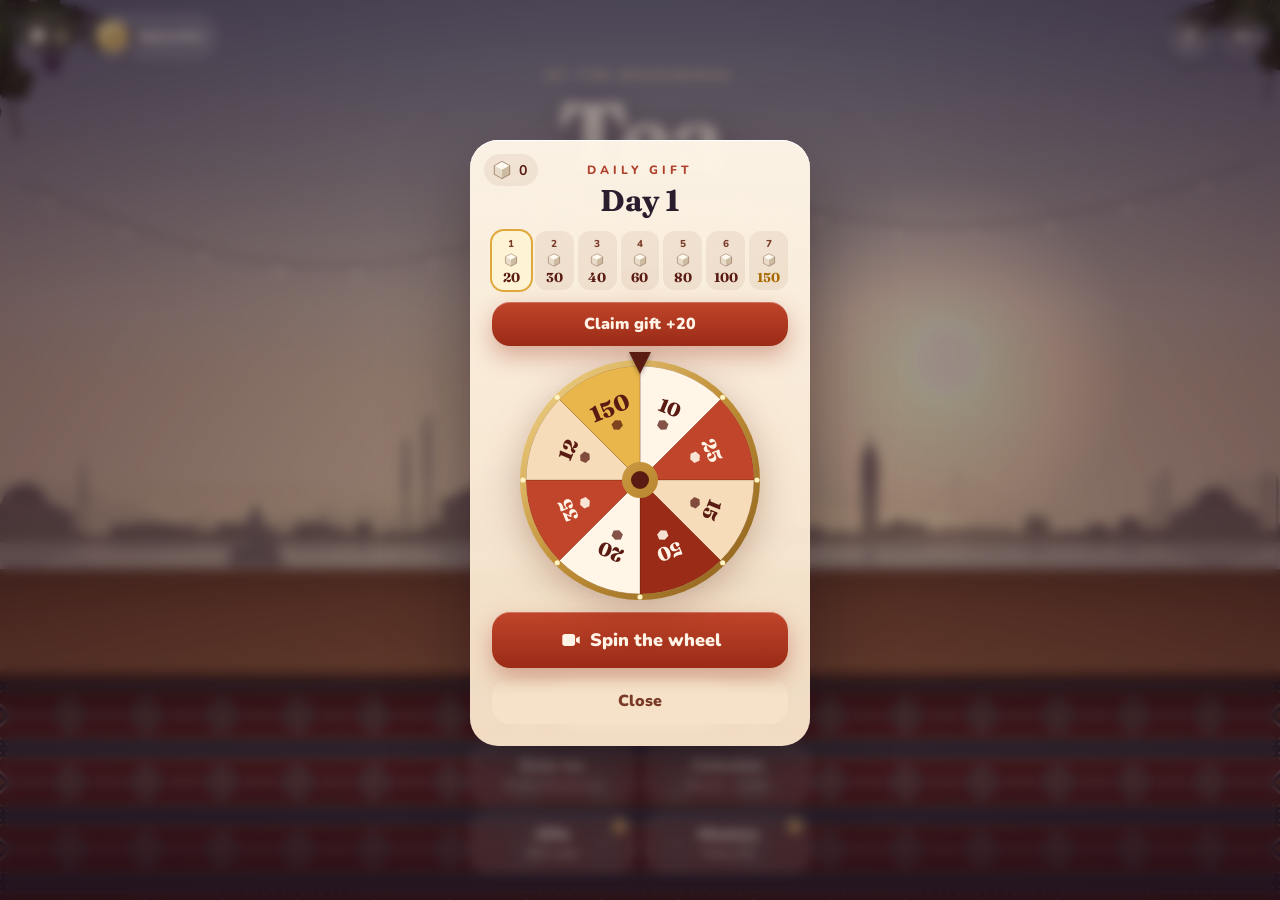
==== commit 896c9b8a: "Weekly tournament: the week's seed gives everyone the same glasses and events, a table of your weekl" ====
--- a/platform/crazygames/index.html
+++ b/platform/crazygames/index.html
@@ -56,11 +56,15 @@
   </div>
   <div class="bottom">
     <p class="tag">İnce belli bardakları üst üste diz.<br>Tam ortaya denk getir, kule parlasın.</p>
-    <div class="best-chip" id="titleBest">En iyi <b>0</b></div>
+    <div class="chip-row">
+      <div class="best-chip" id="titleBest">En iyi <b>0</b></div>
+      <button id="weekChip" class="best-chip wk-chip hidden"><span>Haftalık</span> <small id="weekChipSub"></small></button>
+    </div>
     <div class="best-chip ch-chip hidden" id="chChip"><span>Arkadaşın</span> <b id="chTarget">0</b> <span>puan yaptı</span><button id="chX" aria-label="Meydan okumayı kapat">×</button></div>
     <div class="cta"><span class="dot"></span><span id="ctaTxt">Başlamak için dokun</span></div>
     <div class="modes">
       <button id="dailyBtn" class="mode-btn"><b>Günlük çay</b><small id="dailySub"></small></button>
+      <button id="weekBtn" class="mode-btn hidden"><b>Haftalık</b><small id="weekSub"></small></button>
       <button id="cupsBtn" class="mode-btn"><b>Koleksiyon</b><small>Bardak · mekân</small></button>
       <button id="giftBtn" class="mode-btn"><b>Hediye</b><small id="giftSub">Çark ve seri</small></button>
       <button id="achBtn" class="mode-btn"><b>Görevler</b><small id="achSub"></small></button>
@@ -142,6 +146,18 @@
   </div>
 </div>
 
+<div id="wk" class="screen dim hidden">
+  <div class="panel ach-panel">
+    <div class="eyebrow">Herkes aynı bardaklarla</div>
+    <h2>Haftalık turnuva</h2>
+    <div class="ach-list" id="wkList"></div>
+    <label class="wk-name"><span>Adın</span><input id="wkName" maxlength="12" autocomplete="off" spellcheck="false" enterkeyhint="done"></label>
+    <button id="wkPlay" class="btn primary">Oyna</button>
+    <button id="wkInvite" class="btn ghost tight">Arkadaşlarını çağır</button>
+    <button id="wkClose" class="btn ghost tight">Kapat</button>
+  </div>
+</div>
+
 <div id="over" class="screen sheet hidden">
   <div class="panel">
     <button id="installBtnO" class="share-btn inst-o hidden" aria-label="Ana ekrana ekle"><svg viewBox="0 0 24 24"><path d="M12 4v10M7.5 9.5L12 14l4.5-4.5M5 17v1.5A1.5 1.5 0 0 0 6.5 20h11a1.5 1.5 0 0 0 1.5-1.5V17"/></svg></button>
--- a/platform/crazygames/style.css
+++ b/platform/crazygames/style.css
@@ -313,7 +313,7 @@
 .boost-row button[aria-pressed="true"]{background:linear-gradient(180deg,#ffe9a8,#f4c95d);border-color:#d9a03a;box-shadow:0 4px 12px rgba(200,140,40,.3)}
 .boost-row button.poor{opacity:.45}
 @media (max-height:700px){.boost-row small{display:none}.boost-row button{padding:6px 4px}}
-@media (max-height:760px){#over.offer .boosts{display:none}}
+#over.offer .boosts{display:none}
 /* çaycı rütbesi: başlıkta seviye rozeti, ilerleme numaranın etrafında halka */
 .top-l{display:flex;align-items:center;gap:8px;min-width:0}
 .rank{display:flex;align-items:center;gap:7px;height:44px;padding:0 4px;border-radius:99px;background:var(--glass);border:1px solid var(--line);color:inherit;min-width:44px}
@@ -325,3 +325,13 @@
 @media (max-width:399px){.rank span{display:none}}
 @media (max-width:380px){.gift-panel>.eyebrow,.cups-panel>.eyebrow{margin-top:30px}}
 @media (max-width:380px) and (max-height:760px){.mode-btn b{font-size:12px;white-space:nowrap}}
+.ach.me{background:rgba(214,120,40,.2)}
+.wk-note{font-size:12px;font-weight:700;opacity:.7;line-height:1.4;margin:4px 2px 0}
+.wk-name{display:flex;align-items:center;gap:10px;margin:0 0 12px;font-weight:800;font-size:14px}
+.wk-name input{flex:1;min-width:0;font:inherit;font-weight:800;padding:9px 12px;border-radius:12px;border:1.5px solid rgba(120,60,30,.25);background:rgba(255,255,255,.6);color:inherit}
+.chip-row{display:flex;gap:8px;justify-content:center;align-items:center;flex-wrap:wrap}
+.wk-chip{font:inherit;font-size:14px;font-weight:800;color:inherit;cursor:pointer;display:inline-flex;align-items:center;gap:6px}
+.wk-chip small{font-size:12px;font-weight:700;opacity:.8}
+.wk-chip:active{transform:scale(.96)}
+.modes #weekBtn{display:none}
+@media (orientation:landscape) and (max-height:520px){.modes #weekBtn{display:flex}#title .chip-row{display:none}}
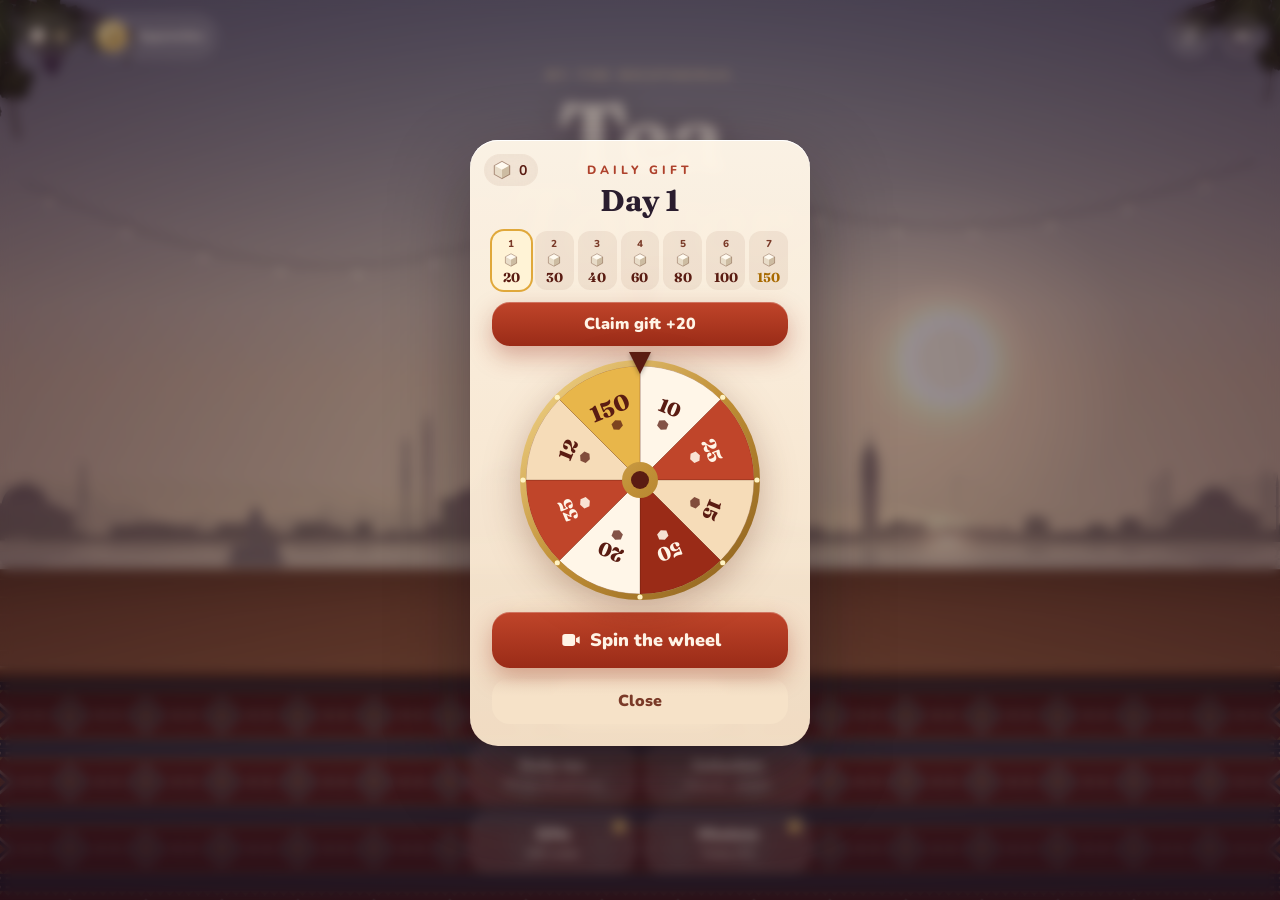
==== commit 5b6cabbd: "Music: a calm tea-garden tune in D Hicaz synthesized in code (plucked saz, kanun tremolo, a ney sect" ====
--- a/platform/crazygames/index.html
+++ b/platform/crazygames/index.html
@@ -133,7 +133,8 @@
     <div class="eyebrow">Tercihler</div>
     <h2>Ayarlar</h2>
     <div class="set-list">
-      <button class="set-row" data-k="sfx" role="switch" aria-checked="true"><span><b>Ses efektleri</b><small>Bardak, kombo, devrilme</small></span><i class="sw"></i></button>
+      <div class="set-vol" data-v="mus"><button class="vol-ic" aria-label="Müzik"><svg class="spk" viewBox="0 0 24 24"><path d="M4 9h4l5-4v14l-5-4H4z"/><path class="w" d="M16.5 8.5a5 5 0 0 1 0 7M19 6a8.5 8.5 0 0 1 0 12"/><path class="x" d="M16 9l6 6M22 9l-6 6"/></svg></button><label><b>Müzik</b><input type="range" min="0" max="100" step="1" aria-label="Müzik sesi"></label></div>
+<div class="set-vol" data-v="sfx"><button class="vol-ic" aria-label="Ses efektleri"><svg class="spk" viewBox="0 0 24 24"><path d="M4 9h4l5-4v14l-5-4H4z"/><path class="w" d="M16.5 8.5a5 5 0 0 1 0 7M19 6a8.5 8.5 0 0 1 0 12"/><path class="x" d="M16 9l6 6M22 9l-6 6"/></svg></button><label><b>Ses efektleri</b><input type="range" min="0" max="100" step="1" aria-label="Efekt sesi"></label></div>
       <button class="set-row" data-k="amb" role="switch" aria-checked="true"><span><b>Ortam sesi</b><small>Dalga, rüzgâr, kuşlar</small></span><i class="sw"></i></button>
       <button class="set-row" data-k="vib" id="vibRow" role="switch" aria-checked="true"><span><b>Titreşim</b><small>Dokunuşta hafif titreşim</small></span><i class="sw"></i></button>
       <div class="set-gfx">
--- a/platform/crazygames/style.css
+++ b/platform/crazygames/style.css
@@ -219,6 +219,21 @@
 .sw::after{content:"";position:absolute;top:3px;left:3px;width:22px;height:22px;border-radius:50%;background:#fff;box-shadow:0 2px 6px rgba(60,20,10,.3);transition:transform .22s cubic-bezier(.3,1.4,.5,1)}
 .set-row[aria-checked="true"] .sw{background:linear-gradient(180deg,#c0452a,#9a2b17)}
 .set-row[aria-checked="true"] .sw::after{transform:translateX(18px)}
+.set-vol{display:flex;align-items:center;gap:10px;min-height:56px;padding:8px 14px 8px 8px;border-radius:16px;background:rgba(120,60,30,.07)}
+.set-vol label{flex:1;min-width:0}
+.set-vol b{display:block;font-size:15px;font-weight:900}
+.vol-ic{flex:none;width:44px;height:44px;border-radius:12px;display:grid;place-items:center;color:#9a2b17}
+.vol-ic:active{transform:scale(.94)}
+.spk{width:24px;height:24px;fill:none;stroke:currentColor;stroke-width:2;stroke-linecap:round;stroke-linejoin:round}
+.spk path:first-child{fill:currentColor}
+.spk .x{display:none}
+.set-vol.off .spk .w{display:none}.set-vol.off .spk .x{display:block}.set-vol.off .vol-ic{color:rgba(42,29,46,.4)}
+.set-vol input{-webkit-appearance:none;appearance:none;width:100%;height:28px;margin:2px 0 0;background:transparent;touch-action:none;--p:60%}
+.set-vol input::-webkit-slider-runnable-track{height:6px;border-radius:9px;background:linear-gradient(90deg,#b23a22 var(--p),rgba(120,60,30,.2) var(--p))}
+.set-vol input::-moz-range-track{height:6px;border-radius:9px;background:linear-gradient(90deg,#b23a22 var(--p),rgba(120,60,30,.2) var(--p))}
+.set-vol input::-webkit-slider-thumb{-webkit-appearance:none;width:24px;height:24px;margin-top:-9px;border-radius:50%;background:#fff;box-shadow:0 2px 6px rgba(60,20,10,.35);border:0}
+.set-vol input::-moz-range-thumb{width:24px;height:24px;border-radius:50%;background:#fff;box-shadow:0 2px 6px rgba(60,20,10,.35);border:0}
+.set-vol.off input{opacity:.45}
 .set-gfx{padding:11px 14px 12px;border-radius:16px;background:rgba(120,60,30,.07)}
 .seg{display:flex;gap:4px;margin-top:9px;padding:3px;border-radius:12px;background:rgba(120,60,30,.1)}
 .seg button{flex:1;min-height:44px;padding:6px 4px;border-radius:9px;font-size:13px;font-weight:800;color:#7a3a28;transition:background .2s}
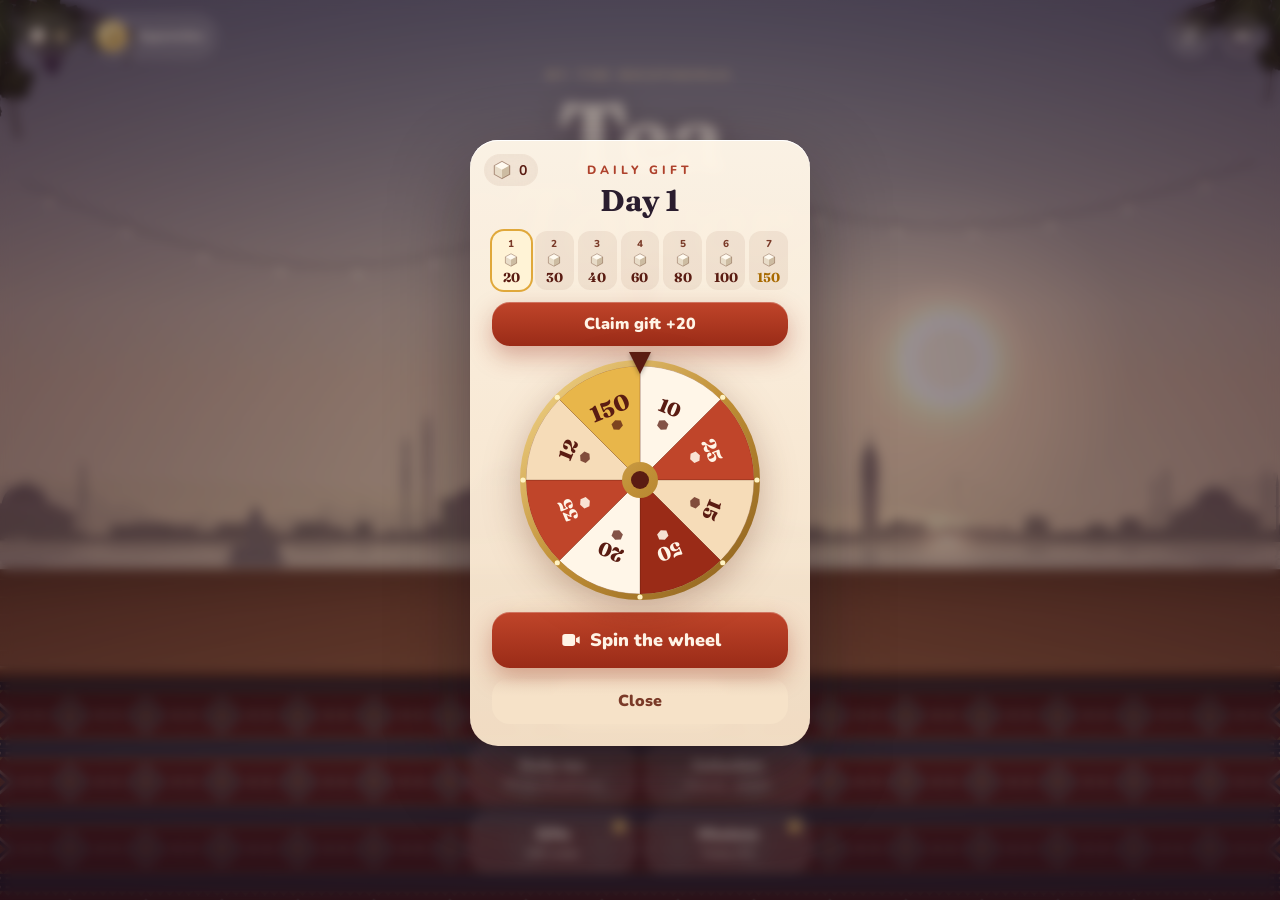
==== commit 1c4f0c93: "Resume from pause counts 3-2-1 before the glass swings again (cancelled if the tab hides mid-count);" ====
--- a/platform/crazygames/index.html
+++ b/platform/crazygames/index.html
@@ -79,6 +79,7 @@
   </div>
 </div>
 
+<div id="count" class="count hidden" aria-live="assertive"></div>
 <div id="pause" class="screen dim hidden">
   <div class="panel">
     <div class="eyebrow">Mola</div>
--- a/platform/crazygames/style.css
+++ b/platform/crazygames/style.css
@@ -350,3 +350,8 @@
 .wk-chip:active{transform:scale(.96)}
 .modes #weekBtn{display:none}
 @media (orientation:landscape) and (max-height:520px){.modes #weekBtn{display:flex}#title .chip-row{display:none}}
+
+.count{position:fixed;inset:0;z-index:40;display:grid;place-items:center;pointer-events:none;font-family:"Fraunces",Georgia,serif;font-weight:800;font-size:clamp(96px,30vmin,180px);color:#fff6e8;text-shadow:0 6px 30px rgba(60,15,5,.55),0 2px 0 rgba(150,50,20,.6)}
+.count.pop{animation:countPop .65s cubic-bezier(.2,1.4,.4,1) both}
+@keyframes countPop{0%{transform:scale(1.8);opacity:0}25%{opacity:1}70%{transform:scale(1);opacity:1}100%{transform:scale(.85);opacity:0}}
+@media (prefers-reduced-motion:reduce){.count.pop{animation:none}}
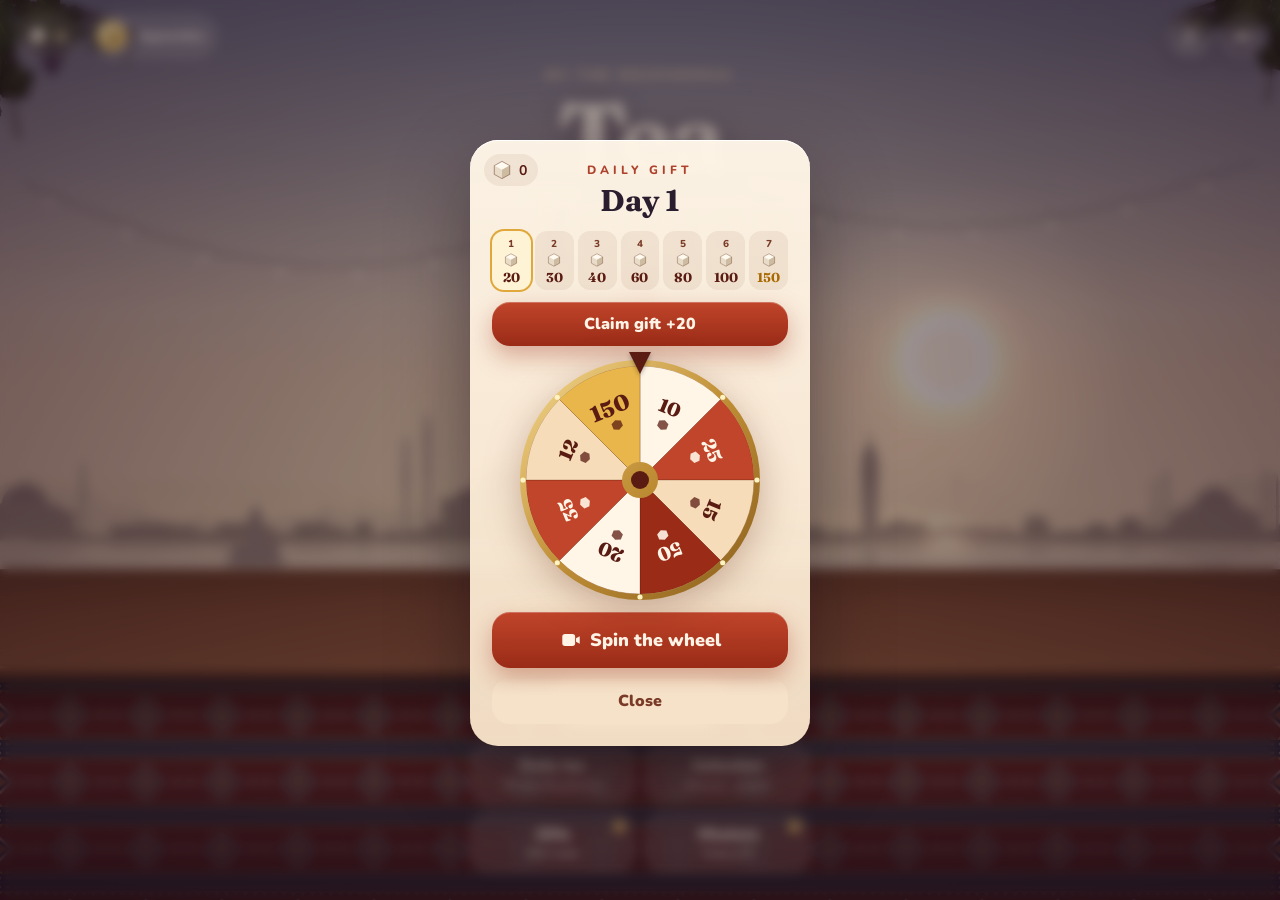
==== commit 8df69355: "Language choice on every build: the English table moves from the portal adapter into docs/i18n.js, l" ====
--- a/platform/crazygames/index.html
+++ b/platform/crazygames/index.html
@@ -142,6 +142,7 @@
         <div class="set-lbl"><b>Grafik</b><small id="gfxNote"></small></div>
         <div class="seg" id="gfxSeg"><button data-v="eco">Pil dostu</button><button data-v="auto">Otomatik</button><button data-v="high">Yüksek</button></div>
       </div>
+<div class="set-gfx" id="langRow"><div class="set-lbl"><b>Dil</b><small>Language</small></div><div class="seg" id="langSeg"><button data-v="tr" aria-pressed="false">Türkçe</button><button data-v="en" aria-pressed="false">English</button></div></div>
       <button class="set-row" id="tutBtn"><span><b>Öğreticiyi göster</b><small id="tutNote">Bir sonraki elde ipucu</small></span><svg class="chev" viewBox="0 0 24 24"><path d="M9 5l7 7-7 7"/></svg></button>
     </div>
     <button id="setClose" class="btn primary">Kapat</button>
@@ -188,6 +189,7 @@
   </div>
 </div>
 
+<script src="i18n.js"></script>
 <script src="https://sdk.crazygames.com/crazygames-sdk-v3.js"></script>
 <script src="platform.js"></script>
 <script src="game.js"></script>
--- a/platform/crazygames/style.css
+++ b/platform/crazygames/style.css
@@ -355,3 +355,7 @@
 .count.pop{animation:countPop .65s cubic-bezier(.2,1.4,.4,1) both}
 @keyframes countPop{0%{transform:scale(1.8);opacity:0}25%{opacity:1}70%{transform:scale(1);opacity:1}100%{transform:scale(.85);opacity:0}}
 @media (prefers-reduced-motion:reduce){.count.pop{animation:none}}
+
+.cup.deal,.venue.deal{position:relative;border-color:#f4c95d}
+.deal-tag{position:absolute;top:-7px;right:-4px;padding:2px 7px;border-radius:99px;background:linear-gradient(180deg,#e8b84a,#c98a22);color:#3a1a0a;font-style:normal;font-size:10px;font-weight:900;letter-spacing:.02em;box-shadow:0 2px 6px rgba(40,10,0,.35);white-space:nowrap;pointer-events:none}
+.cup .price s,.venue .price s{opacity:.55;font-weight:700;margin-right:2px}
